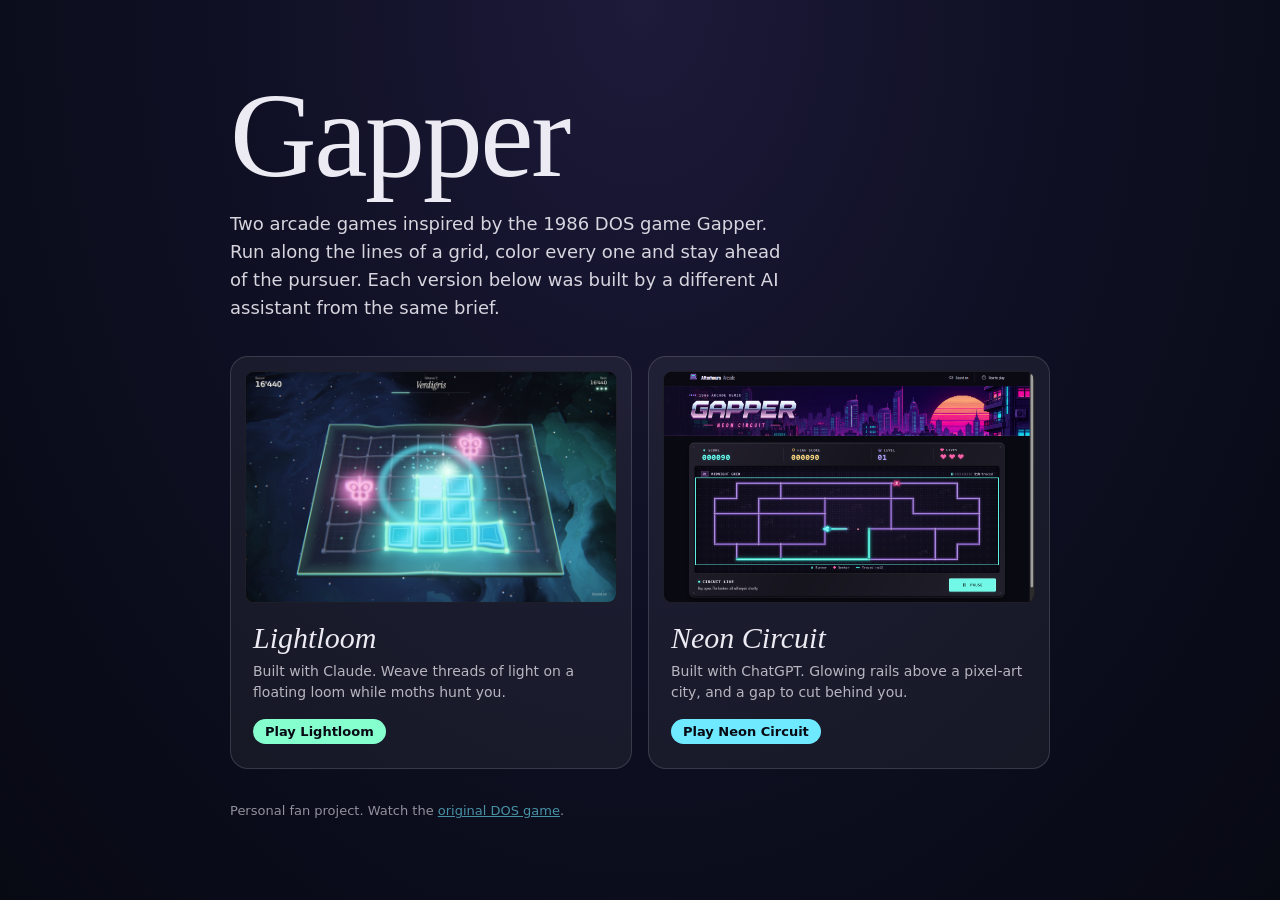
==== index.html @ 24f0304e "Add Lightloom, the Claude version, with screenshot and technical notes - claude/: WebGL 2 game (inde" ====
<!doctype html>
<html lang="en">
<head>
<meta charset="utf-8">
<meta name="viewport" content="width=device-width,initial-scale=1">
<meta name="theme-color" content="#070913">
<title>Gapper</title>
<style>
  :root{--ink:#070913;--paper:#eceaf2;--cyan:#6fe9ff;--jade:#86ffcf}
  *{box-sizing:border-box}
  body{margin:0;min-height:100vh;display:grid;place-items:center;padding:32px 16px;color:var(--paper);
    font-family:system-ui,-apple-system,"Segoe UI",sans-serif;
    background:radial-gradient(ellipse at 50% 0%,#1d1a3a 0%,#0f1024 45%,var(--ink) 100%)}
  main{width:100%;max-width:820px}
  h1{font-family:Georgia,"Times New Roman",serif;font-weight:400;font-size:clamp(56px,12vw,120px);line-height:.9;margin:0 0 20px;letter-spacing:-.02em}
  p.lede{max-width:560px;font-size:18px;line-height:1.55;margin:0 0 34px;opacity:.9}
  .grid{display:grid;grid-template-columns:repeat(auto-fit,minmax(240px,1fr));gap:16px}
  a.card{display:block;padding:14px 14px 24px;border-radius:18px;text-decoration:none;color:inherit;
    background:rgba(255,255,255,.05);border:1px solid rgba(255,255,255,.14);transition:transform .15s,background .15s,border-color .15s}
  a.card:hover,a.card:focus-visible{transform:translateY(-3px);background:rgba(255,255,255,.09);border-color:var(--cyan);outline:none}
  a.card.claude:hover,a.card.claude:focus-visible{border-color:var(--jade)}
  .card img{display:block;width:100%;height:auto;aspect-ratio:8/5;object-fit:cover;border-radius:9px;margin-bottom:18px;
    border:1px solid rgba(255,255,255,.1);background:#05060d}
  .card h2{font-family:Georgia,serif;font-style:italic;font-weight:400;font-size:30px;margin:0 8px 6px}
  .card p{font-size:14px;line-height:1.5;margin:0 8px;opacity:.75}
  .tag{display:inline-block;margin:16px 8px 0;padding:5px 12px;border-radius:99px;font-size:13px;font-weight:600;background:var(--cyan);color:var(--ink)}
  .claude .tag{background:var(--jade)}
  footer{margin-top:34px;font-size:13px;opacity:.6}
  footer a{color:var(--cyan)}
</style>
</head>
<body>
<main>
  <h1>Gapper</h1>
  <p class="lede">Two arcade games inspired by the 1986 DOS game Gapper. Run along the lines of a grid, color every one and stay ahead of the pursuer. Each version below was built by a different AI assistant from the same brief.</p>
  <div class="grid">
    <a class="card claude" href="claude/index.html">
      <img src="claude/screenshot.jpg" width="800" height="500" alt="Lightloom in play: eight lit squares of blue-green glass on a loom floating in a nebula, the shuttle at the center of a shockwave and two pink moths closing in">
      <h2>Lightloom</h2><p>Built with Claude. Weave threads of light on a floating loom while moths hunt you.</p><span class="tag">Play Lightloom</span>
    </a>
    <a class="card" href="chatgpt/index.html">
      <img src="chatgpt/screenshot.png" width="800" height="500" alt="Neon Circuit in play: cyan rails mark the runner’s route, violet rails remain to be traced, and a pink seeker approaches the open gap">
      <h2>Neon Circuit</h2><p>Built with ChatGPT. Glowing rails above a pixel-art city, and a gap to cut behind you.</p><span class="tag">Play Neon Circuit</span>
    </a>
  </div>
  <footer>Personal fan project. Watch the <a href="https://www.youtube.com/watch?v=hsFy7OdexQw&amp;t=20s">original DOS game</a>.</footer>
</main>
</body>
</html>
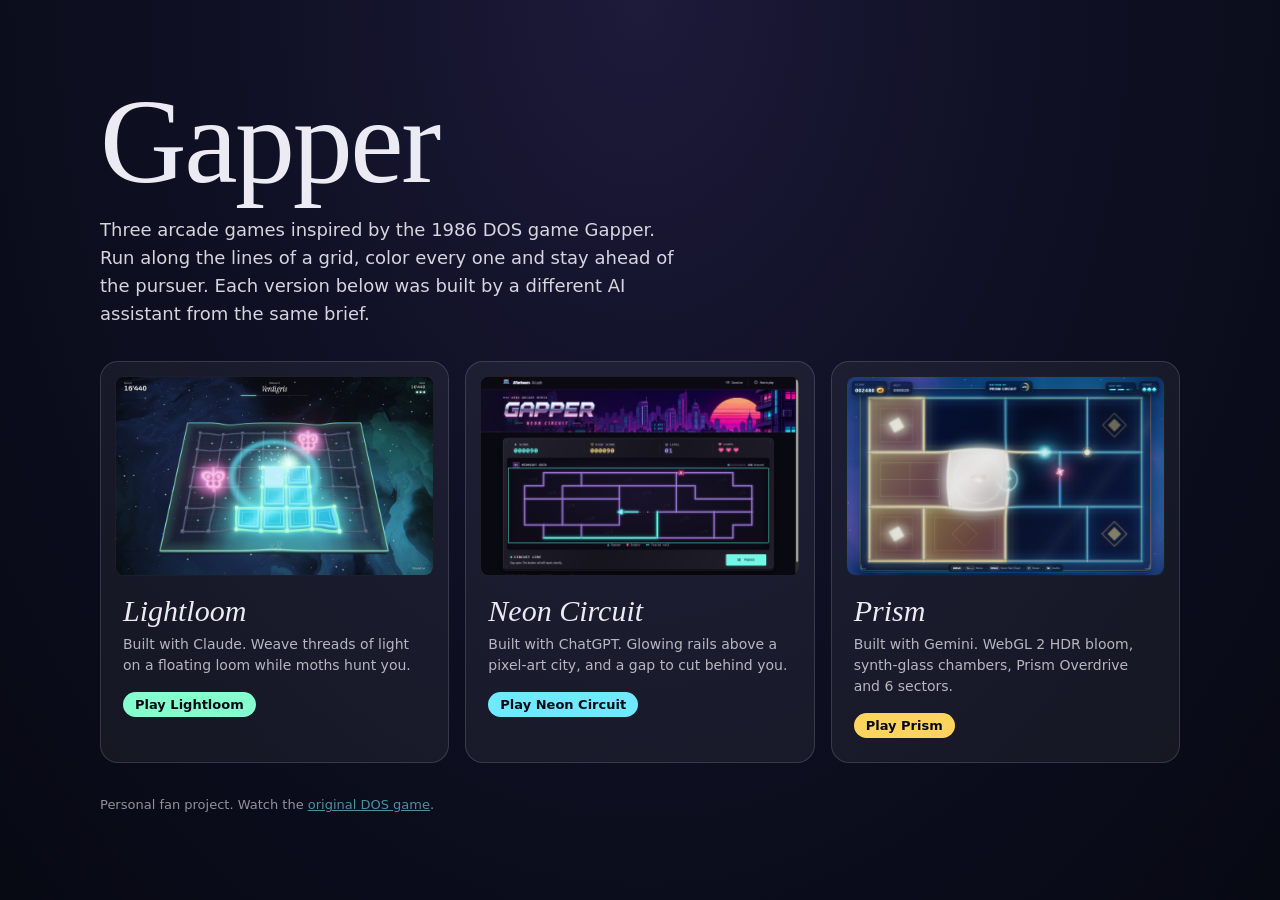
==== commit 86b7a67b: "Add Prism, the Gemini version, with screenshot and technical notes" ====
--- a/index.html
+++ b/index.html
@@ -6,25 +6,27 @@
 <meta name="theme-color" content="#070913">
 <title>Gapper</title>
 <style>
-  :root{--ink:#070913;--paper:#eceaf2;--cyan:#6fe9ff;--jade:#86ffcf}
+  :root{--ink:#070913;--paper:#eceaf2;--cyan:#6fe9ff;--jade:#86ffcf;--gold:#ffd45e}
   *{box-sizing:border-box}
   body{margin:0;min-height:100vh;display:grid;place-items:center;padding:32px 16px;color:var(--paper);
     font-family:system-ui,-apple-system,"Segoe UI",sans-serif;
     background:radial-gradient(ellipse at 50% 0%,#1d1a3a 0%,#0f1024 45%,var(--ink) 100%)}
-  main{width:100%;max-width:820px}
+  main{width:100%;max-width:1080px}
   h1{font-family:Georgia,"Times New Roman",serif;font-weight:400;font-size:clamp(56px,12vw,120px);line-height:.9;margin:0 0 20px;letter-spacing:-.02em}
-  p.lede{max-width:560px;font-size:18px;line-height:1.55;margin:0 0 34px;opacity:.9}
+  p.lede{max-width:580px;font-size:18px;line-height:1.55;margin:0 0 34px;opacity:.9}
   .grid{display:grid;grid-template-columns:repeat(auto-fit,minmax(240px,1fr));gap:16px}
   a.card{display:block;padding:14px 14px 24px;border-radius:18px;text-decoration:none;color:inherit;
     background:rgba(255,255,255,.05);border:1px solid rgba(255,255,255,.14);transition:transform .15s,background .15s,border-color .15s}
   a.card:hover,a.card:focus-visible{transform:translateY(-3px);background:rgba(255,255,255,.09);border-color:var(--cyan);outline:none}
   a.card.claude:hover,a.card.claude:focus-visible{border-color:var(--jade)}
+  a.card.gemini:hover,a.card.gemini:focus-visible{border-color:var(--gold)}
   .card img{display:block;width:100%;height:auto;aspect-ratio:8/5;object-fit:cover;border-radius:9px;margin-bottom:18px;
     border:1px solid rgba(255,255,255,.1);background:#05060d}
   .card h2{font-family:Georgia,serif;font-style:italic;font-weight:400;font-size:30px;margin:0 8px 6px}
   .card p{font-size:14px;line-height:1.5;margin:0 8px;opacity:.75}
   .tag{display:inline-block;margin:16px 8px 0;padding:5px 12px;border-radius:99px;font-size:13px;font-weight:600;background:var(--cyan);color:var(--ink)}
   .claude .tag{background:var(--jade)}
+  .gemini .tag{background:var(--gold)}
   footer{margin-top:34px;font-size:13px;opacity:.6}
   footer a{color:var(--cyan)}
 </style>
@@ -32,7 +34,7 @@
 <body>
 <main>
   <h1>Gapper</h1>
-  <p class="lede">Two arcade games inspired by the 1986 DOS game Gapper. Run along the lines of a grid, color every one and stay ahead of the pursuer. Each version below was built by a different AI assistant from the same brief.</p>
+  <p class="lede">Three arcade games inspired by the 1986 DOS game Gapper. Run along the lines of a grid, color every one and stay ahead of the pursuer. Each version below was built by a different AI assistant from the same brief.</p>
   <div class="grid">
     <a class="card claude" href="claude/index.html">
       <img src="claude/screenshot.jpg" width="800" height="500" alt="Lightloom in play: eight lit squares of blue-green glass on a loom floating in a nebula, the shuttle at the center of a shockwave and two pink moths closing in">
@@ -42,6 +44,10 @@
       <img src="chatgpt/screenshot.png" width="800" height="500" alt="Neon Circuit in play: cyan rails mark the runner’s route, violet rails remain to be traced, and a pink seeker approaches the open gap">
       <h2>Neon Circuit</h2><p>Built with ChatGPT. Glowing rails above a pixel-art city, and a gap to cut behind you.</p><span class="tag">Play Neon Circuit</span>
     </a>
+    <a class="card gemini" href="Gemini/index.html">
+      <img src="Gemini/screenshot.png" width="800" height="500" alt="Prism in play: golden crystalline chambers illuminated on an obsidian monolith over a WebGL 2 nebula, with a shockwave ripple, crackling cyan Plasma Gap, and crimson Seeker">
+      <h2>Prism</h2><p>Built with Gemini. WebGL 2 HDR bloom, synth-glass chambers, Prism Overdrive and 6 sectors.</p><span class="tag">Play Prism</span>
+    </a>
   </div>
   <footer>Personal fan project. Watch the <a href="https://www.youtube.com/watch?v=hsFy7OdexQw&amp;t=20s">original DOS game</a>.</footer>
 </main>
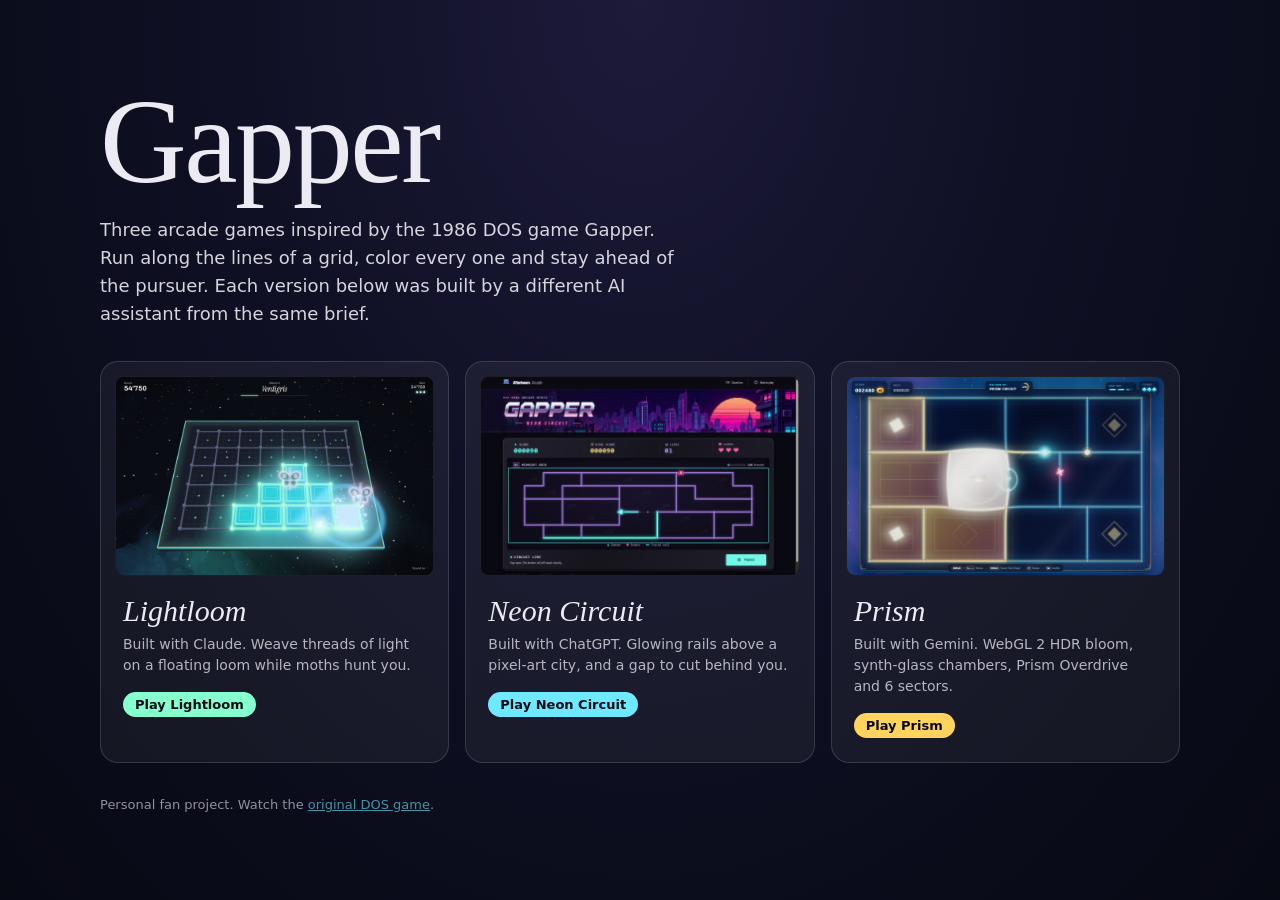
==== commit fbdca215: "Lightloom 1.3.1: closing a square no longer bends or shakes the picture - The shockwave ripple, the " ====
--- a/index.html
+++ b/index.html
@@ -4,6 +4,7 @@
 <meta charset="utf-8">
 <meta name="viewport" content="width=device-width,initial-scale=1">
 <meta name="theme-color" content="#070913">
+<link rel="icon" href="data:image/svg+xml,%3Csvg xmlns='http://www.w3.org/2000/svg' viewBox='0 0 32 32'%3E%3Crect width='32' height='32' rx='7' fill='%23070913'/%3E%3Cpath d='M19 8h5v16H8V8h5' fill='none' stroke='%236fe9ff' stroke-width='2.5' stroke-linecap='round'/%3E%3Ccircle cx='16' cy='8' r='2.2' fill='%23ffd45e'/%3E%3C/svg%3E">
 <title>Gapper</title>
 <style>
   :root{--ink:#070913;--paper:#eceaf2;--cyan:#6fe9ff;--jade:#86ffcf;--gold:#ffd45e}
@@ -36,12 +37,12 @@
   <h1>Gapper</h1>
   <p class="lede">Three arcade games inspired by the 1986 DOS game Gapper. Run along the lines of a grid, color every one and stay ahead of the pursuer. Each version below was built by a different AI assistant from the same brief.</p>
   <div class="grid">
-    <a class="card claude" href="claude/index.html">
-      <img src="claude/screenshot.jpg" width="800" height="500" alt="Lightloom in play: eight lit squares of blue-green glass on a loom floating in a nebula, the shuttle at the center of a shockwave and two pink moths closing in">
+    <a class="card claude" href="Claude/index.html">
+      <img src="Claude/screenshot.jpg" width="800" height="500" alt="Lightloom in play: nine lit squares of blue-green glass on a loom floating in a nebula, the shuttle beside a freshly lit square and two moths stunned pale">
       <h2>Lightloom</h2><p>Built with Claude. Weave threads of light on a floating loom while moths hunt you.</p><span class="tag">Play Lightloom</span>
     </a>
-    <a class="card" href="chatgpt/index.html">
-      <img src="chatgpt/screenshot.png" width="800" height="500" alt="Neon Circuit in play: cyan rails mark the runner’s route, violet rails remain to be traced, and a pink seeker approaches the open gap">
+    <a class="card" href="ChatGPT/index.html">
+      <img src="ChatGPT/screenshot.png" width="800" height="500" alt="Neon Circuit in play: cyan rails mark the runner’s route, violet rails remain to be traced, and a pink seeker approaches the open gap">
       <h2>Neon Circuit</h2><p>Built with ChatGPT. Glowing rails above a pixel-art city, and a gap to cut behind you.</p><span class="tag">Play Neon Circuit</span>
     </a>
     <a class="card gemini" href="Gemini/index.html">
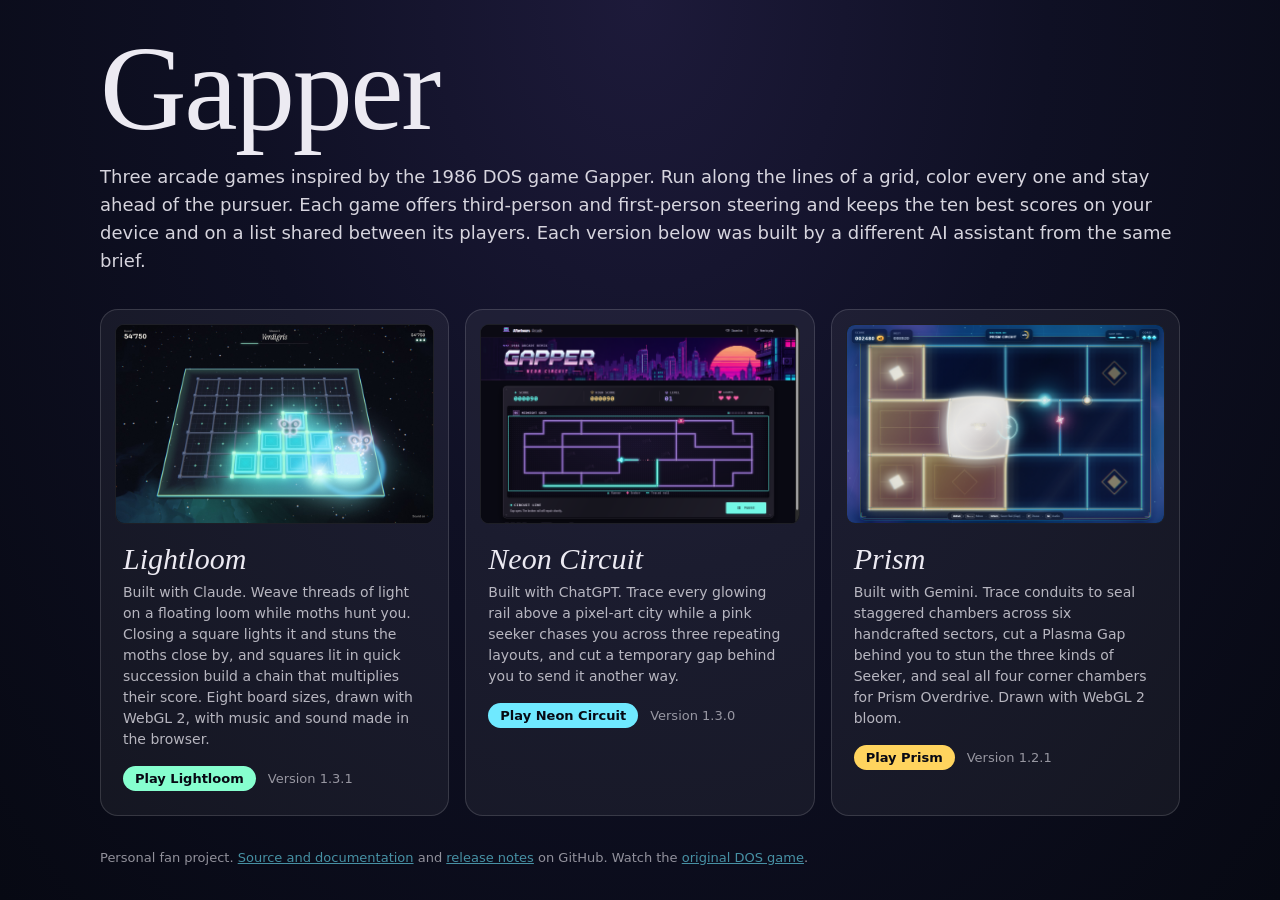
==== commit af014da6: "Landing page: current card texts, version numbers, links to source and release notes - Introduction:" ====
--- a/index.html
+++ b/index.html
@@ -14,7 +14,7 @@
     background:radial-gradient(ellipse at 50% 0%,#1d1a3a 0%,#0f1024 45%,var(--ink) 100%)}
   main{width:100%;max-width:1080px}
   h1{font-family:Georgia,"Times New Roman",serif;font-weight:400;font-size:clamp(56px,12vw,120px);line-height:.9;margin:0 0 20px;letter-spacing:-.02em}
-  p.lede{max-width:580px;font-size:18px;line-height:1.55;margin:0 0 34px;opacity:.9}
+  p.lede{font-size:18px;line-height:1.55;margin:0 0 34px;opacity:.9}
   .grid{display:grid;grid-template-columns:repeat(auto-fit,minmax(240px,1fr));gap:16px}
   a.card{display:block;padding:14px 14px 24px;border-radius:18px;text-decoration:none;color:inherit;
     background:rgba(255,255,255,.05);border:1px solid rgba(255,255,255,.14);transition:transform .15s,background .15s,border-color .15s}
@@ -28,6 +28,7 @@
   .tag{display:inline-block;margin:16px 8px 0;padding:5px 12px;border-radius:99px;font-size:13px;font-weight:600;background:var(--cyan);color:var(--ink)}
   .claude .tag{background:var(--jade)}
   .gemini .tag{background:var(--gold)}
+  .ver{margin-left:4px;font-size:13px;opacity:.6}
   footer{margin-top:34px;font-size:13px;opacity:.6}
   footer a{color:var(--cyan)}
 </style>
@@ -35,22 +36,22 @@
 <body>
 <main>
   <h1>Gapper</h1>
-  <p class="lede">Three arcade games inspired by the 1986 DOS game Gapper. Run along the lines of a grid, color every one and stay ahead of the pursuer. Each version below was built by a different AI assistant from the same brief.</p>
+  <p class="lede">Three arcade games inspired by the 1986 DOS game Gapper. Run along the lines of a grid, color every one and stay ahead of the pursuer. Each game offers third-person and first-person steering and keeps the ten best scores on your device and on a list shared between its players. Each version below was built by a different AI assistant from the same brief.</p>
   <div class="grid">
     <a class="card claude" href="Claude/index.html">
       <img src="Claude/screenshot.jpg" width="800" height="500" alt="Lightloom in play: nine lit squares of blue-green glass on a loom floating in a nebula, the shuttle beside a freshly lit square and two moths stunned pale">
-      <h2>Lightloom</h2><p>Built with Claude. Weave threads of light on a floating loom while moths hunt you.</p><span class="tag">Play Lightloom</span>
+      <h2>Lightloom</h2><p>Built with Claude. Weave threads of light on a floating loom while moths hunt you. Closing a square lights it and stuns the moths close by, and squares lit in quick succession build a chain that multiplies their score. Eight board sizes, drawn with WebGL 2, with music and sound made in the browser.</p><span class="tag">Play Lightloom</span><span class="ver">Version 1.3.1</span>
     </a>
     <a class="card" href="ChatGPT/index.html">
       <img src="ChatGPT/screenshot.png" width="800" height="500" alt="Neon Circuit in play: cyan rails mark the runner’s route, violet rails remain to be traced, and a pink seeker approaches the open gap">
-      <h2>Neon Circuit</h2><p>Built with ChatGPT. Glowing rails above a pixel-art city, and a gap to cut behind you.</p><span class="tag">Play Neon Circuit</span>
+      <h2>Neon Circuit</h2><p>Built with ChatGPT. Trace every glowing rail above a pixel-art city while a pink seeker chases you across three repeating layouts, and cut a temporary gap behind you to send it another way.</p><span class="tag">Play Neon Circuit</span><span class="ver">Version 1.3.0</span>
     </a>
     <a class="card gemini" href="Gemini/index.html">
       <img src="Gemini/screenshot.png" width="800" height="500" alt="Prism in play: golden crystalline chambers illuminated on an obsidian monolith over a WebGL 2 nebula, with a shockwave ripple, crackling cyan Plasma Gap, and crimson Seeker">
-      <h2>Prism</h2><p>Built with Gemini. WebGL 2 HDR bloom, synth-glass chambers, Prism Overdrive and 6 sectors.</p><span class="tag">Play Prism</span>
+      <h2>Prism</h2><p>Built with Gemini. Trace conduits to seal staggered chambers across six handcrafted sectors, cut a Plasma Gap behind you to stun the three kinds of Seeker, and seal all four corner chambers for Prism Overdrive. Drawn with WebGL 2 bloom.</p><span class="tag">Play Prism</span><span class="ver">Version 1.2.1</span>
     </a>
   </div>
-  <footer>Personal fan project. Watch the <a href="https://www.youtube.com/watch?v=hsFy7OdexQw&amp;t=20s">original DOS game</a>.</footer>
+  <footer>Personal fan project. <a href="https://github.com/iago-swi/gapper">Source and documentation</a> and <a href="https://github.com/iago-swi/gapper/releases">release notes</a> on GitHub. Watch the <a href="https://www.youtube.com/watch?v=hsFy7OdexQw&amp;t=20s">original DOS game</a>.</footer>
 </main>
 </body>
 </html>
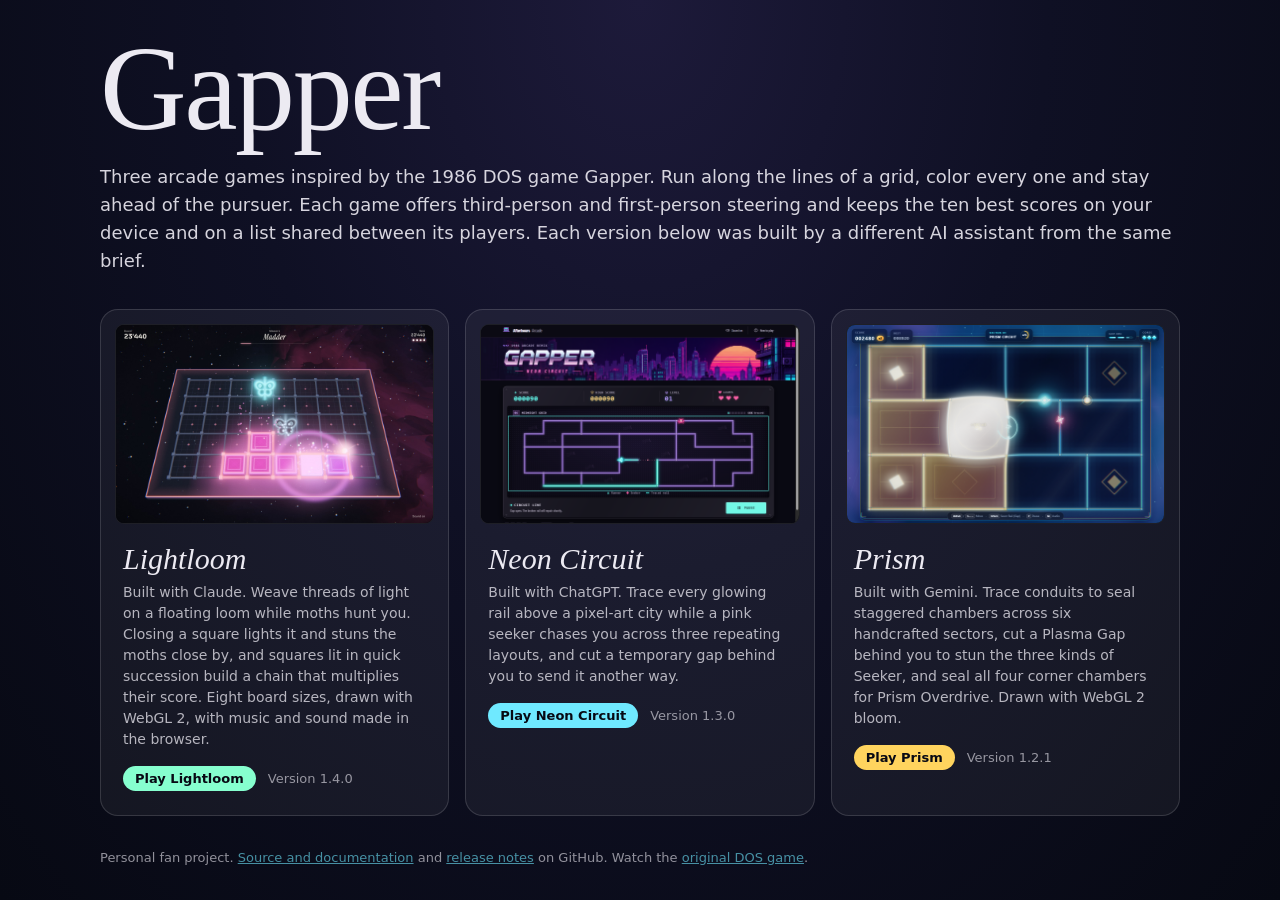
==== commit 6cc06a70: "Lightloom 1.4.0: the game gets harder more slowly" ====
--- a/index.html
+++ b/index.html
@@ -39,8 +39,8 @@
   <p class="lede">Three arcade games inspired by the 1986 DOS game Gapper. Run along the lines of a grid, color every one and stay ahead of the pursuer. Each game offers third-person and first-person steering and keeps the ten best scores on your device and on a list shared between its players. Each version below was built by a different AI assistant from the same brief.</p>
   <div class="grid">
     <a class="card claude" href="Claude/index.html">
-      <img src="Claude/screenshot.jpg" width="800" height="500" alt="Lightloom in play: nine lit squares of blue-green glass on a loom floating in a nebula, the shuttle beside a freshly lit square and two moths stunned pale">
-      <h2>Lightloom</h2><p>Built with Claude. Weave threads of light on a floating loom while moths hunt you. Closing a square lights it and stuns the moths close by, and squares lit in quick succession build a chain that multiplies their score. Eight board sizes, drawn with WebGL 2, with music and sound made in the browser.</p><span class="tag">Play Lightloom</span><span class="ver">Version 1.3.1</span>
+      <img src="Claude/screenshot.jpg" width="800" height="500" alt="Lightloom in play: six lit squares of rose glass on a loom floating in a nebula, the shuttle beside a freshly lit square, one moth stunned pale and another strolling further up">
+      <h2>Lightloom</h2><p>Built with Claude. Weave threads of light on a floating loom while moths hunt you. Closing a square lights it and stuns the moths close by, and squares lit in quick succession build a chain that multiplies their score. Eight board sizes, drawn with WebGL 2, with music and sound made in the browser.</p><span class="tag">Play Lightloom</span><span class="ver">Version 1.4.0</span>
     </a>
     <a class="card" href="ChatGPT/index.html">
       <img src="ChatGPT/screenshot.png" width="800" height="500" alt="Neon Circuit in play: cyan rails mark the runner’s route, violet rails remain to be traced, and a pink seeker approaches the open gap">
